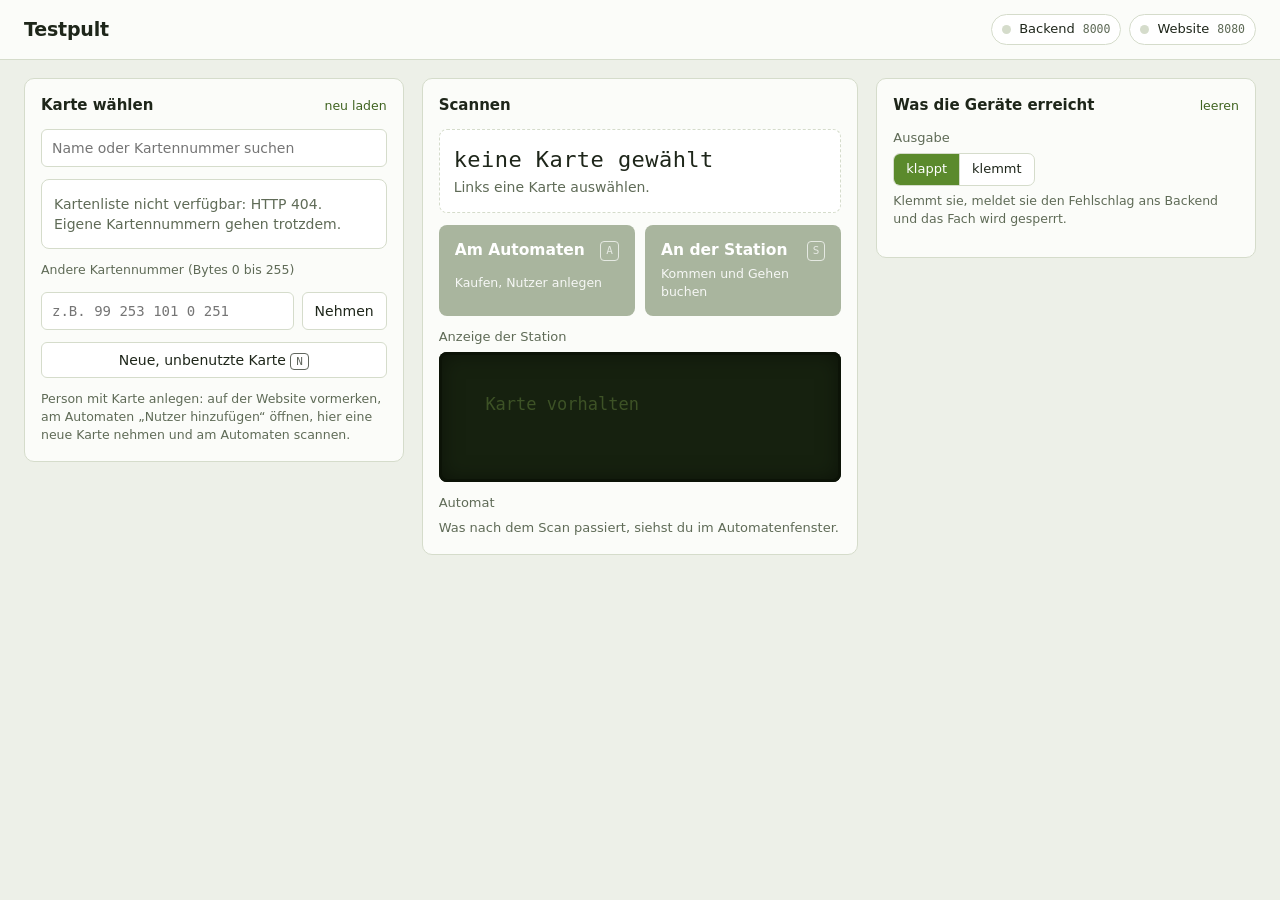
==== apiDummy/testpult.html @ fc1d6517 "Add `Testpult` web UI and one-command local test environment - `apiDummy/testpult.py` + `testpult.ht" ====
<!DOCTYPE html>
<html lang="de">
<head>
<meta charset="UTF-8">
<meta name="viewport" content="width=device-width, initial-scale=1.0">
<title>Testpult</title>
<link rel="icon" href="data:,">
<style>
    :root {
        --ground: #edf0e8;
        --panel: #fbfcf9;
        --line: #d5dccb;
        --ink: #1e261a;
        --muted: #5f6b57;
        --accent: #5b8a2c;
        --accent-strong: #3f6320;
        --accent-soft: #e3edd6;
        --lcd-bg: #16210f;
        --lcd-ink: #a8e063;
        --lcd-dim: #3d5226;
        --ok: #27ae60;
        --warn: #e67e22;
        --bad: #c0392b;
        --mono: ui-monospace, "JetBrains Mono", "DejaVu Sans Mono", monospace;
    }

    * { box-sizing: border-box; }

    body {
        margin: 0;
        background: var(--ground);
        color: var(--ink);
        font: 14px/1.45 system-ui, -apple-system, "Segoe UI", sans-serif;
    }

    button, input { font: inherit; color: inherit; }

    :focus-visible { outline: 2px solid var(--accent); outline-offset: 2px; }

    kbd {
        font-family: var(--mono);
        font-size: 11px;
        padding: 1px 5px;
        border: 1px solid currentColor;
        border-radius: 4px;
        opacity: .7;
    }

    /* ---------- Kopfzeile ---------- */

    header {
        display: flex;
        align-items: center;
        gap: 24px;
        flex-wrap: wrap;
        padding: 14px 24px;
        background: var(--panel);
        border-bottom: 1px solid var(--line);
    }

    header h1 {
        margin: 0;
        font-size: 19px;
        letter-spacing: -.01em;
    }

    #services {
        display: flex;
        gap: 8px;
        flex-wrap: wrap;
        margin-left: auto;
    }

    .service {
        display: flex;
        align-items: center;
        gap: 8px;
        padding: 5px 10px;
        border: 1px solid var(--line);
        border-radius: 999px;
        background: #fff;
        font-size: 13px;
        white-space: nowrap;
    }

    .service .port { font-family: var(--mono); font-size: 11.5px; color: var(--muted); }

    .dot {
        width: 9px; height: 9px;
        border-radius: 50%;
        background: var(--line);
        flex: none;
    }
    .dot.up { background: var(--ok); }
    .dot.down { background: var(--bad); }

    .switch {
        position: relative;
        width: 30px; height: 17px;
        border-radius: 999px;
        border: none;
        background: var(--line);
        cursor: pointer;
        padding: 0;
        flex: none;
    }
    .switch::after {
        content: "";
        position: absolute;
        top: 2px; left: 2px;
        width: 13px; height: 13px;
        border-radius: 50%;
        background: #fff;
        transition: transform .15s;
    }
    .switch[aria-checked="true"] { background: var(--accent); }
    .switch[aria-checked="true"]::after { transform: translateX(13px); }

    /* ---------- Raster ---------- */

    main {
        display: grid;
        grid-template-columns: minmax(280px, 1fr) minmax(340px, 1.15fr) minmax(300px, 1fr);
        gap: 18px;
        padding: 18px 24px 24px;
        align-items: start;
    }

    @media (max-width: 1100px) {
        main { grid-template-columns: 1fr; }
    }

    section {
        background: var(--panel);
        border: 1px solid var(--line);
        border-radius: 10px;
        padding: 16px;
        display: flex;
        flex-direction: column;
        gap: 12px;
        min-width: 0;
    }

    section h2 {
        margin: 0;
        font-size: 15px;
    }

    .section-head {
        display: flex;
        align-items: baseline;
        justify-content: space-between;
        gap: 10px;
    }

    .hint { margin: 0; color: var(--muted); font-size: 12.5px; }

    .field {
        width: 100%;
        padding: 8px 10px;
        border: 1px solid var(--line);
        border-radius: 6px;
        background: #fff;
    }

    .btn {
        padding: 7px 12px;
        border: 1px solid var(--line);
        border-radius: 6px;
        background: #fff;
        cursor: pointer;
        white-space: nowrap;
    }
    .btn:hover { background: var(--accent-soft); }

    .link-btn {
        border: none;
        background: none;
        color: var(--accent-strong);
        cursor: pointer;
        padding: 0;
        font-size: 12.5px;
    }
    .link-btn:hover { text-decoration: underline; }

    /* ---------- Kartenliste ---------- */

    #card-list {
        list-style: none;
        margin: 0;
        padding: 0;
        max-height: 52vh;
        overflow-y: auto;
        border: 1px solid var(--line);
        border-radius: 8px;
        background: #fff;
    }

    #card-list li + li { border-top: 1px solid var(--line); }

    .card-row {
        display: grid;
        grid-template-columns: 1fr auto;
        gap: 2px 10px;
        width: 100%;
        padding: 9px 12px;
        border: none;
        background: none;
        text-align: left;
        cursor: pointer;
    }
    .card-row:hover { background: #f3f6ee; }
    .card-row[aria-pressed="true"] {
        background: var(--accent-soft);
        box-shadow: inset 3px 0 0 var(--accent);
    }

    .card-name { font-weight: 600; overflow: hidden; text-overflow: ellipsis; white-space: nowrap; }
    .card-bytes { font-family: var(--mono); font-size: 12px; color: var(--muted); align-self: center; }
    .card-meta { grid-column: 1 / -1; font-size: 12px; color: var(--muted); }

    .empty { padding: 14px 12px; color: var(--muted); }

    .own-card { display: flex; gap: 8px; }
    .own-card .field { font-family: var(--mono); }

    details.no-card { font-size: 12.5px; color: var(--muted); }
    details.no-card summary { cursor: pointer; }
    details.no-card p { margin: 6px 0 0; }

    /* ---------- Scannen ---------- */

    #selected {
        border: 1px dashed var(--line);
        border-radius: 8px;
        padding: 14px;
        background: #fff;
    }
    #selected .bytes {
        font-family: var(--mono);
        font-size: 22px;
        letter-spacing: .02em;
    }
    #selected .who { color: var(--muted); margin-top: 2px; }

    .scan-actions {
        display: grid;
        grid-template-columns: 1fr 1fr;
        gap: 10px;
    }

    .scan-btn {
        display: grid;
        grid-template-columns: 1fr auto;
        align-items: start;
        gap: 4px 8px;
        padding: 14px 16px;
        border: none;
        border-radius: 8px;
        background: var(--accent);
        color: #fff;
        cursor: pointer;
        text-align: left;
    }
    .scan-btn:hover { background: var(--accent-strong); }
    .scan-btn:disabled { background: #a9b59e; cursor: not-allowed; }
    .scan-btn strong { font-size: 15.5px; }
    .scan-btn span { grid-column: 1 / -1; font-size: 12.5px; opacity: .9; }
    .scan-btn kbd { margin-top: 2px; }

    .display-title {
        display: flex;
        justify-content: space-between;
        align-items: baseline;
        font-size: 13px;
        color: var(--muted);
        margin-bottom: 6px;
    }

    .lcd {
        background: var(--lcd-bg);
        border-radius: 8px;
        padding: 14px 16px;
        font-family: var(--mono);
        font-size: 17px;
        line-height: 1.5;
        color: var(--lcd-ink);
        box-shadow: inset 0 0 0 3px #0c1307, inset 0 0 22px rgba(0, 0, 0, .5);
        overflow-x: auto;
    }
    .lcd .row { white-space: pre; min-height: 1.5em; }
    .lcd.idle { color: var(--lcd-dim); }

    .pill {
        display: inline-block;
        padding: 1px 8px;
        border-radius: 999px;
        font-size: 12px;
        font-weight: 600;
        color: #fff;
        background: var(--muted);
    }
    .pill.in { background: var(--ok); }
    .pill.out { background: var(--accent-strong); }
    .pill.err { background: var(--bad); }

    #automat-result { margin: 0; font-size: 13px; color: var(--muted); min-height: 1.4em; }
    #automat-result.err { color: var(--bad); }

    /* ---------- Protokoll ---------- */

    .segmented {
        display: inline-flex;
        border: 1px solid var(--line);
        border-radius: 7px;
        overflow: hidden;
        background: #fff;
    }
    .segmented button {
        border: none;
        background: none;
        padding: 6px 12px;
        cursor: pointer;
        font-size: 13px;
    }
    .segmented button + button { border-left: 1px solid var(--line); }
    .segmented button[aria-pressed="true"] { background: var(--accent); color: #fff; }
    .segmented button.jam[aria-pressed="true"] { background: var(--warn); }

    #feed {
        list-style: none;
        margin: 0;
        padding: 0;
        max-height: 64vh;
        overflow-y: auto;
        font-size: 13px;
    }
    #feed li {
        display: grid;
        grid-template-columns: auto auto 1fr;
        gap: 8px;
        padding: 7px 0 7px 10px;
        border-left: 3px solid var(--line);
        margin-bottom: 4px;
    }
    #feed li.ok { border-left-color: var(--ok); }
    #feed li.warn { border-left-color: var(--warn); }
    #feed li.bad { border-left-color: var(--bad); }
    #feed .time { font-family: var(--mono); font-size: 12px; color: var(--muted); font-variant-numeric: tabular-nums; }
    #feed .src { font-weight: 600; }

    @media (prefers-reduced-motion: reduce) {
        .switch::after { transition: none; }
    }
</style>
</head>
<body>
<header>
    <h1>Testpult</h1>
    <div id="services" aria-live="polite">
        <span class="service"><span class="dot" id="svc-backend"></span>Backend <span class="port">8000</span></span>
        <span class="service"><span class="dot" id="svc-website"></span>Website <span class="port">8080</span></span>
    </div>
</header>

<main>
    <!-- Karte wählen -->
    <section aria-labelledby="h-cards">
        <div class="section-head">
            <h2 id="h-cards">Karte wählen</h2>
            <button class="link-btn" id="reload-cards" type="button">neu laden</button>
        </div>
        <input class="field" id="search" type="search" placeholder="Name oder Kartennummer suchen" autocomplete="off">
        <ul id="card-list"><li class="empty">Lade Karten…</li></ul>
        <details class="no-card" id="no-card" hidden>
            <summary></summary>
            <p></p>
        </details>

        <label class="hint" for="own-bytes">Andere Kartennummer (Bytes 0 bis 255)</label>
        <div class="own-card">
            <input class="field" id="own-bytes" placeholder="z.B. 99 253 101 0 251" autocomplete="off">
            <button class="btn" id="own-apply" type="button">Nehmen</button>
        </div>
        <button class="btn" id="new-card" type="button">Neue, unbenutzte Karte <kbd>N</kbd></button>
        <p class="hint">
            Person mit Karte anlegen: auf der Website vormerken, am Automaten
            „Nutzer hinzufügen“ öffnen, hier eine neue Karte nehmen und am
            Automaten scannen.
        </p>
    </section>

    <!-- Scannen -->
    <section aria-labelledby="h-scan">
        <h2 id="h-scan">Scannen</h2>
        <div id="selected">
            <div class="bytes" id="sel-bytes">keine Karte gewählt</div>
            <div class="who" id="sel-who">Links eine Karte auswählen.</div>
        </div>

        <div class="scan-actions">
            <button class="scan-btn" id="scan-automat" type="button" disabled>
                <strong>Am Automaten</strong><kbd>A</kbd>
                <span>Kaufen, Nutzer anlegen</span>
            </button>
            <button class="scan-btn" id="scan-station" type="button" disabled>
                <strong>An der Station</strong><kbd>S</kbd>
                <span>Kommen und Gehen buchen</span>
            </button>
        </div>

        <div>
            <div class="display-title">
                <span>Anzeige der Station</span>
                <span id="station-state"></span>
            </div>
            <div class="lcd idle" id="lcd" aria-live="polite">
                <div class="row">                    </div>
                <div class="row">   Karte vorhalten  </div>
                <div class="row">                    </div>
                <div class="row">                    </div>
            </div>
        </div>

        <div>
            <div class="display-title"><span>Automat</span></div>
            <p id="automat-result">Was nach dem Scan passiert, siehst du im Automatenfenster.</p>
        </div>
    </section>

    <!-- Protokoll -->
    <section aria-labelledby="h-feed">
        <div class="section-head">
            <h2 id="h-feed">Was die Geräte erreicht</h2>
            <button class="link-btn" id="clear-feed" type="button">leeren</button>
        </div>
        <div>
            <div class="display-title"><span>Ausgabe</span></div>
            <div class="segmented" role="group" aria-label="Verhalten der Ausgabe">
                <button type="button" data-mode="ok" aria-pressed="true">klappt</button>
                <button type="button" data-mode="jam" class="jam" aria-pressed="false">klemmt</button>
            </div>
            <p class="hint" style="margin-top:6px">Klemmt sie, meldet sie den Fehlschlag ans Backend und das Fach wird gesperrt.</p>
        </div>
        <ul id="feed"></ul>
    </section>
</main>

<script>
    const $ = (sel) => document.querySelector(sel);
    const LCD_WIDTH = 20;
    const SOURCE_LABELS = {
        ausgabe: "Ausgabe", scanner: "Scanner", station: "Station",
        automat: "Automat", testpult: "Testpult",
    };

    let cardData = { cards: [], withoutCard: [] };
    let selected = null;          // { rfid: [...], holders: [...] }
    let lastEventId = 0;
    let busy = false;

    // ---------- Hilfen ----------

    const fmtBytes = (rfid) => rfid.join(" ");
    const sameCard = (a, b) => a && b && a.length === b.length && a.every((v, i) => v === b[i]);

    function parseBytes(raw) {
        const parts = raw.split(/[\s,;]+/).filter(Boolean);
        if (!parts.length) return null;
        const bytes = parts.map(Number);
        return bytes.every((b) => Number.isInteger(b) && b >= 0 && b <= 255) ? bytes : null;
    }

    function holdersText(holders) {
        if (!holders || !holders.length) return "gehört niemandem";
        if (holders.length === 1) return holders[0].name;
        return `${holders[0].name} und ${holders.length - 1} weitere`;
    }

    function holderMeta(holders) {
        if (!holders || !holders.length) return "";
        if (holders.length > 1) return `${holders.length} Personen teilen sich diese Karte`;
        const h = holders[0];
        const parts = [h.admin ? "Admin" : h.type];
        if (h.courses && h.courses.length) parts.push(h.courses.join(", "));
        return parts.join(", ");
    }

    function holdersFor(rfid) {
        const hit = cardData.cards.find((c) => sameCard(c.rfid, rfid));
        return hit ? hit.holders : [];
    }

    async function getJson(url, options) {
        const res = await fetch(url, options);
        const json = await res.json().catch(() => ({}));
        if (!res.ok) throw new Error(json.error || `HTTP ${res.status}`);
        return json;
    }

    function postJson(url, body) {
        return getJson(url, {
            method: "POST",
            headers: { "Content-Type": "application/json" },
            body: JSON.stringify(body),
        });
    }

    // ---------- Karten ----------

    async function loadCards() {
        const list = $("#card-list");
        try {
            cardData = await getJson("/api/cards");
        } catch (err) {
            list.innerHTML = "";
            const li = document.createElement("li");
            li.className = "empty";
            li.textContent = `Kartenliste nicht verfügbar: ${err.message}. Eigene Kartennummern gehen trotzdem.`;
            list.appendChild(li);
            return;
        }
        renderCards();
        renderWithoutCard();
        if (selected) select(selected.rfid);
    }

    function renderCards() {
        const list = $("#card-list");
        const q = $("#search").value.trim().toLowerCase();
        const matches = cardData.cards.filter((c) =>
            !q || fmtBytes(c.rfid).includes(q) ||
            c.holders.some((h) => h.name.toLowerCase().includes(q)));

        list.innerHTML = "";
        if (!matches.length) {
            const li = document.createElement("li");
            li.className = "empty";
            li.textContent = q ? "Keine Karte passt zur Suche." : "Noch keine Karten vergeben.";
            list.appendChild(li);
            return;
        }
        for (const card of matches) {
            const li = document.createElement("li");
            const btn = document.createElement("button");
            btn.type = "button";
            btn.className = "card-row";
            btn.setAttribute("aria-pressed", String(!!selected && sameCard(selected.rfid, card.rfid)));
            btn.innerHTML = `<span class="card-name"></span><span class="card-bytes"></span><span class="card-meta"></span>`;
            btn.querySelector(".card-name").textContent = holdersText(card.holders);
            btn.querySelector(".card-bytes").textContent = fmtBytes(card.rfid);
            btn.querySelector(".card-meta").textContent = holderMeta(card.holders);
            btn.addEventListener("click", () => select(card.rfid));
            li.appendChild(btn);
            list.appendChild(li);
        }
    }

    function renderWithoutCard() {
        const box = $("#no-card");
        const people = cardData.withoutCard || [];
        box.hidden = !people.length;
        if (!people.length) return;
        box.querySelector("summary").textContent =
            people.length === 1 ? "1 Person ohne Karte" : `${people.length} Personen ohne Karte`;
        box.querySelector("p").textContent = people.map((p) => p.name).join(", ");
    }

    function select(rfid) {
        selected = { rfid, holders: holdersFor(rfid) };
        try { localStorage.setItem("testpult.card", JSON.stringify(rfid)); } catch (e) { /* egal */ }
        $("#sel-bytes").textContent = fmtBytes(rfid);
        const meta = holderMeta(selected.holders);
        $("#sel-who").textContent = selected.holders.length
            ? holdersText(selected.holders) + (meta ? ` (${meta})` : "")
            : "Unbekannte Karte, gehört niemandem";
        $("#scan-automat").disabled = false;
        $("#scan-station").disabled = false;
        renderCards();
    }

    function applyOwnBytes() {
        const input = $("#own-bytes");
        const rfid = parseBytes(input.value);
        if (!rfid) {
            input.setCustomValidity("Nur Zahlen von 0 bis 255, durch Leerzeichen getrennt.");
            input.reportValidity();
            return;
        }
        input.setCustomValidity("");
        select(rfid);
    }

    async function newCard() {
        try {
            const { rfid } = await getJson("/api/random_card");
            $("#own-bytes").value = fmtBytes(rfid);
            select(rfid);
        } catch (err) {
            $("#sel-who").textContent = `Keine neue Karte: ${err.message}`;
        }
    }

    // ---------- Scannen ----------

    function showLcd(lines, idle = false) {
        const lcd = $("#lcd");
        lcd.classList.toggle("idle", idle);
        const rows = lcd.querySelectorAll(".row");
        rows.forEach((row, i) => {
            const text = (lines[i] || "").slice(0, LCD_WIDTH);
            row.textContent = text.padEnd(LCD_WIDTH, " ");
        });
    }

    function wrap(text, width) {
        const lines = [];
        let line = "";
        for (const word of text.split(/\s+/)) {
            if ((line + " " + word).trim().length > width) {
                if (line) lines.push(line);
                line = word;
            } else {
                line = (line + " " + word).trim();
            }
        }
        if (line) lines.push(line);
        return lines;
    }

    async function scan(where) {
        if (!selected || busy) return;
        busy = true;
        const btn = where === "automat" ? $("#scan-automat") : $("#scan-station");
        btn.disabled = true;
        try {
            const res = await postJson("/api/scan", { where, rfid: selected.rfid });
            if (where === "station") showStationResult(res);
            else showAutomatResult(res);
        } catch (err) {
            if (where === "station") {
                showLcd(wrap(err.message, LCD_WIDTH));
                setStationState("Fehler", "err");
            } else {
                showAutomatError(err.message);
            }
        } finally {
            busy = false;
            btn.disabled = false;
            pollState();
            // Ein Scan unter "Nutzer hinzufügen" legt eine Person an - dann
            // soll sie gleich in der Liste auftauchen.
            if (where === "automat") setTimeout(loadCards, 1200);
        }
    }

    function setStationState(text, kind) {
        const el = $("#station-state");
        el.innerHTML = "";
        if (!text) return;
        const pill = document.createElement("span");
        pill.className = `pill ${kind}`;
        pill.textContent = text;
        el.appendChild(pill);
    }

    function showStationResult(res) {
        const p = res.parsed;
        if (p && Array.isArray(p.text)) {
            showLcd(p.text);
            setStationState(p.cameIn ? "kommt" : "geht", p.cameIn ? "in" : "out");
            return;
        }
        const msg = res.error || res.body || "keine Antwort";
        // Die Website antwortet bei unbekannten Karten mit "login failed".
        showLcd(msg === "login failed" ? ["Karte unbekannt", "", "(Antwort: login", "failed)"] : wrap(msg, LCD_WIDTH));
        setStationState("abgelehnt", "err");
    }

    function showAutomatResult(res) {
        const el = $("#automat-result");
        if (!res.ok) {
            showAutomatError(res.error || `Website antwortet mit HTTP ${res.status}`);
            return;
        }
        el.classList.remove("err");
        const time = new Date().toLocaleTimeString("de-DE");
        el.textContent = `${time}: Karte ${fmtBytes(selected.rfid)} an den Automaten geschickt. Was passiert, zeigt das Automatenfenster.`;
    }

    function showAutomatError(msg) {
        const el = $("#automat-result");
        el.classList.add("err");
        el.textContent = `Scan nicht angekommen: ${msg}`;
    }

    // ---------- Geräte und Protokoll ----------

    function ago(seconds) {
        if (seconds < 60) return `vor ${Math.round(seconds)} s`;
        if (seconds < 3600) return `vor ${Math.round(seconds / 60)} min`;
        return `vor ${Math.round(seconds / 3600)} h`;
    }

    function renderDevices(devices, now) {
        const box = $("#services");
        for (const [name, dev] of Object.entries(devices)) {
            let chip = document.getElementById(`dev-${name}`);
            if (!chip) {
                chip = document.createElement("span");
                chip.className = "service";
                chip.id = `dev-${name}`;
                chip.innerHTML = `<span class="dot"></span><span class="label"></span><span class="port"></span>
                    <button type="button" class="switch" role="switch"></button>`;
                chip.querySelector(".label").textContent = dev.label;
                chip.querySelector(".port").textContent = dev.port;
                const sw = chip.querySelector(".switch");
                sw.setAttribute("aria-label", `${dev.label} an oder aus`);
                sw.addEventListener("click", () => {
                    const next = sw.getAttribute("aria-checked") !== "true";
                    postJson("/api/device", { name, online: next }).then(pollState);
                });
                box.appendChild(chip);
            }
            chip.querySelector(".dot").className = "dot " + (dev.online ? "up" : "down");
            chip.querySelector(".switch").setAttribute("aria-checked", String(dev.online));
            chip.title = !dev.online
                ? `${dev.label} ist ausgeschaltet. Der Automat merkt das bei seiner nächsten Anfrage.`
                : dev.lastPing
                    ? `Zuletzt vom Automaten angepingt ${ago(now - dev.lastPing)}`
                    : "Vom Automaten noch nicht angepingt";
        }
    }

    function renderEvents(events) {
        const feed = $("#feed");
        for (const ev of events) {
            // Zwei Abfragen können sich überholen - schon Gezeigtes überspringen.
            if (ev.id <= lastEventId) continue;
            const li = document.createElement("li");
            li.className = ev.level;
            li.innerHTML = `<span class="time"></span><span class="src"></span><span class="text"></span>`;
            li.querySelector(".time").textContent = new Date(ev.t * 1000).toLocaleTimeString("de-DE");
            li.querySelector(".src").textContent = SOURCE_LABELS[ev.source] || ev.source;
            li.querySelector(".text").textContent = ev.text;
            if (ev.detail) li.title = JSON.stringify(ev.detail);
            feed.prepend(li);
            lastEventId = Math.max(lastEventId, ev.id);
        }
        while (feed.children.length > 200) feed.lastChild.remove();
    }

    function renderMode(mode) {
        document.querySelectorAll(".segmented button").forEach((b) =>
            b.setAttribute("aria-pressed", String(b.dataset.mode === mode)));
    }

    async function pollState() {
        try {
            const s = await getJson(`/api/state?since=${lastEventId}`);
            renderDevices(s.devices, s.now);
            renderEvents(s.events);
            renderMode(s.dispenseMode);
        } catch (e) { /* Testpult kurz weg - nächster Durchlauf */ }
    }

    async function pollServices() {
        try {
            const s = await getJson("/api/services");
            for (const key of ["backend", "website"]) {
                const dot = $(`#svc-${key}`);
                dot.className = "dot " + (s[key] ? "up" : "down");
                dot.parentElement.title = s[key] ? "läuft" : "nicht erreichbar";
            }
        } catch (e) { /* egal */ }
    }

    // ---------- Verdrahtung ----------

    $("#search").addEventListener("input", renderCards);
    $("#search").addEventListener("keydown", (e) => {
        if (e.key !== "Enter") return;
        const first = $("#card-list .card-row");
        if (first) { first.click(); e.target.blur(); }
    });
    $("#reload-cards").addEventListener("click", loadCards);
    $("#own-apply").addEventListener("click", applyOwnBytes);
    $("#own-bytes").addEventListener("keydown", (e) => { if (e.key === "Enter") applyOwnBytes(); });
    $("#own-bytes").addEventListener("input", (e) => e.target.setCustomValidity(""));
    $("#new-card").addEventListener("click", newCard);
    $("#scan-automat").addEventListener("click", () => scan("automat"));
    $("#scan-station").addEventListener("click", () => scan("station"));
    $("#clear-feed").addEventListener("click", () => { $("#feed").innerHTML = ""; });
    document.querySelectorAll(".segmented button").forEach((b) =>
        b.addEventListener("click", () => postJson("/api/dispense_mode", { mode: b.dataset.mode }).then(pollState)));

    document.addEventListener("keydown", (e) => {
        if (e.ctrlKey || e.metaKey || e.altKey) return;
        const typing = ["INPUT", "TEXTAREA"].includes(document.activeElement.tagName);
        if (typing) return;
        const key = e.key.toLowerCase();
        if (key === "a") scan("automat");
        else if (key === "s") scan("station");
        else if (key === "n") newCard();
        else if (key === "/") { e.preventDefault(); $("#search").focus(); }
    });

    try {
        const saved = JSON.parse(localStorage.getItem("testpult.card") || "null");
        if (Array.isArray(saved) && saved.length) select(saved);
    } catch (e) { /* egal */ }

    loadCards();
    pollState();
    pollServices();
    setInterval(pollState, 1000);
    setInterval(pollServices, 4000);
</script>
</body>
</html>
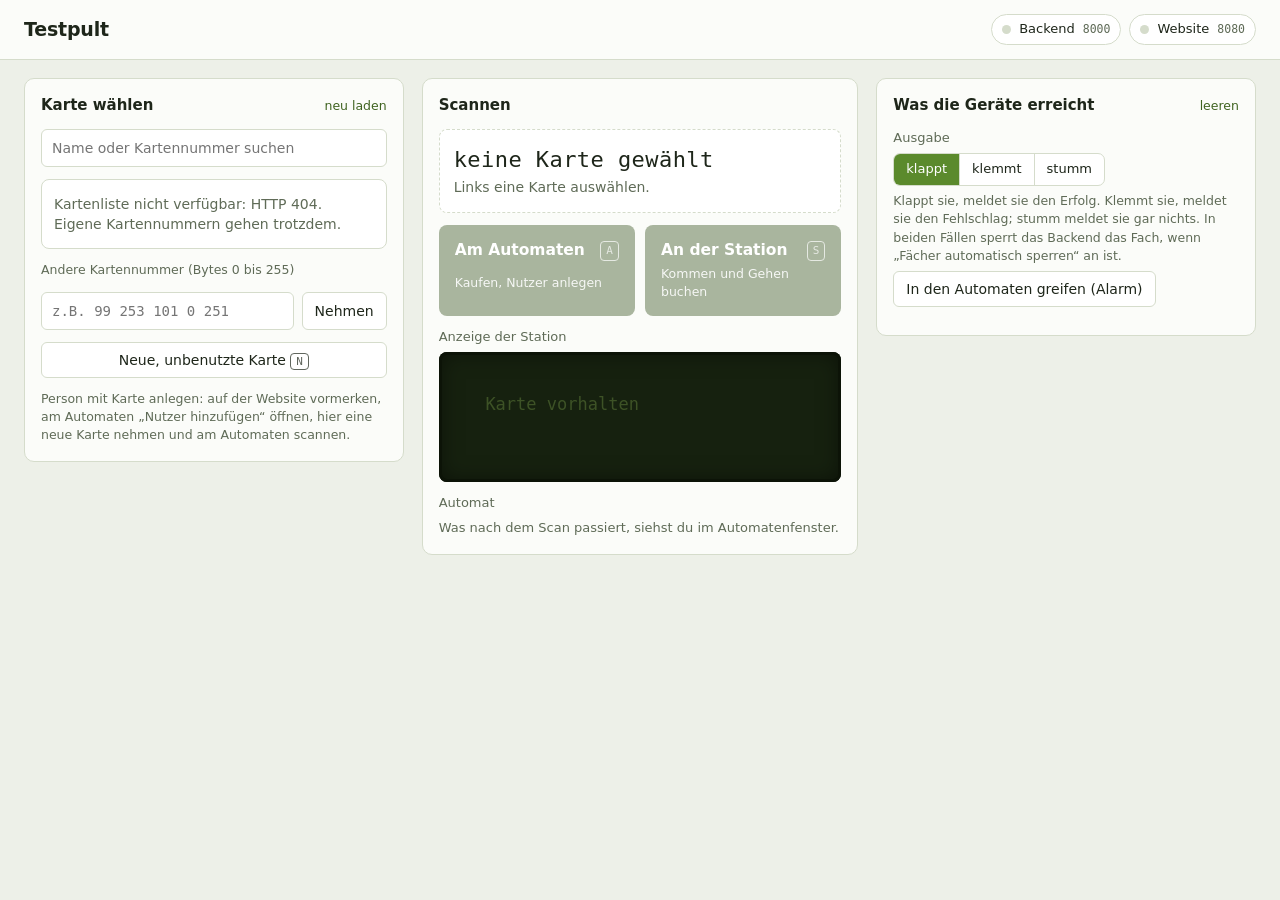
==== commit f34c167f: "Lock empty/failed slots, alarm on unexpected light barrier, reconnect screen - New setting "Fächer a" ====
--- a/apiDummy/testpult.html
+++ b/apiDummy/testpult.html
@@ -439,8 +439,12 @@
             <div class="segmented" role="group" aria-label="Verhalten der Ausgabe">
                 <button type="button" data-mode="ok" aria-pressed="true">klappt</button>
                 <button type="button" data-mode="jam" class="jam" aria-pressed="false">klemmt</button>
+                <button type="button" data-mode="silent" class="jam" aria-pressed="false">stumm</button>
             </div>
-            <p class="hint" style="margin-top:6px">Klemmt sie, meldet sie den Fehlschlag ans Backend und das Fach wird gesperrt.</p>
+            <p class="hint" style="margin-top:6px">Klappt sie, meldet sie den Erfolg. Klemmt sie, meldet sie den Fehlschlag;
+                stumm meldet sie gar nichts. In beiden Fällen sperrt das Backend das Fach, wenn
+                „Fächer automatisch sperren“ an ist.</p>
+            <button class="btn" id="intrusion" type="button" style="margin-top:6px">In den Automaten greifen (Alarm)</button>
         </div>
         <ul id="feed"></ul>
     </section>
@@ -791,6 +795,7 @@
     $("#scan-automat").addEventListener("click", () => scan("automat"));
     $("#scan-station").addEventListener("click", () => scan("station"));
     $("#clear-feed").addEventListener("click", () => { $("#feed").innerHTML = ""; });
+    $("#intrusion").addEventListener("click", () => postJson("/api/intrusion", {}).then(pollState));
     document.querySelectorAll(".segmented button").forEach((b) =>
         b.addEventListener("click", () => postJson("/api/dispense_mode", { mode: b.dataset.mode }).then(pollState)));
 
